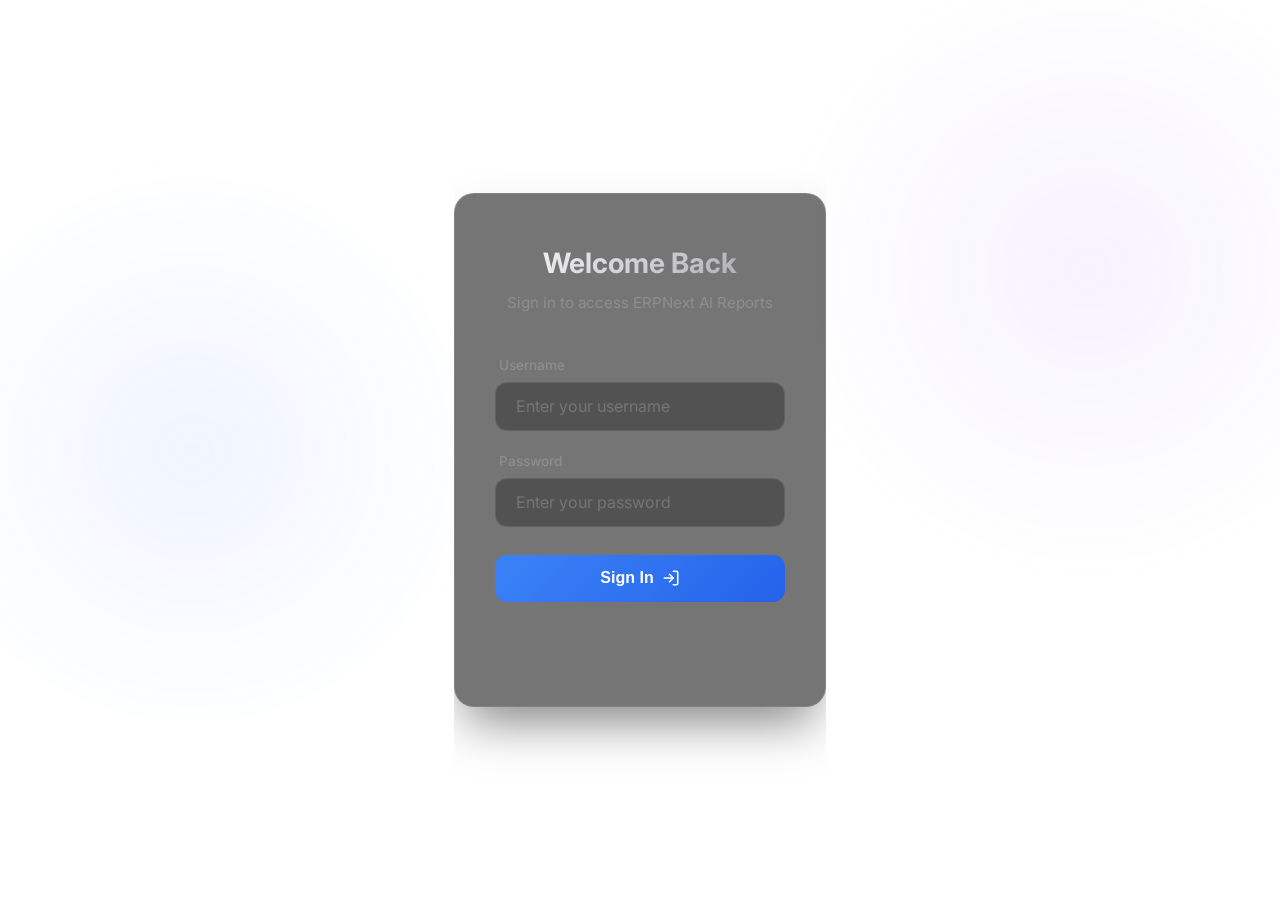
==== static/login.html @ d042c277 "hardcoded login" ====
<!DOCTYPE html>
<html lang="en">

<head>
    <meta charset="UTF-8">
    <meta name="viewport" content="width=device-width, initial-scale=1.0">
    <title>Login - SMB Solutions ERPNext AI Reports</title>
    <link href="https://fonts.googleapis.com/css2?family=Inter:wght@300;400;500;600;700&display=swap" rel="stylesheet">
    <link rel="stylesheet" href="styles.css?v=8">
    <style>
        body,
        html {
            height: 100%;
            margin: 0;
            display: flex;
            align-items: center;
            justify-content: center;
            background-color: var(--bg-color);
            /* Uses variables from styles.css */
            color: var(--text-color);
            font-family: 'Inter', sans-serif;
            overflow: hidden;
        }

        /* Ambient animated background mimicking premium vibe */
        .ambient-bg {
            position: fixed;
            top: 0;
            left: 0;
            right: 0;
            bottom: 0;
            z-index: -1;
            background: radial-gradient(circle at 15% 50%, rgba(59, 130, 246, 0.08), transparent 25%),
                radial-gradient(circle at 85% 30%, rgba(139, 92, 246, 0.08), transparent 25%);
            animation: pulse-bg 15s ease-in-out infinite alternate;
        }

        @keyframes pulse-bg {
            0% {
                transform: scale(1);
                opacity: 0.8;
            }

            100% {
                transform: scale(1.1);
                opacity: 1;
            }
        }

        .login-card {
            background: rgba(26, 26, 26, 0.6);
            backdrop-filter: blur(20px);
            -webkit-backdrop-filter: blur(20px);
            border: 1px solid rgba(255, 255, 255, 0.1);
            border-radius: 20px;
            padding: 3rem 2.5rem;
            width: 100%;
            max-width: 420px;
            box-shadow: 0 25px 50px -12px rgba(0, 0, 0, 0.5);
            transform: translateY(20px);
            opacity: 0;
            animation: slideUpFade 0.6s cubic-bezier(0.16, 1, 0.3, 1) forwards;
        }

        @keyframes slideUpFade {
            to {
                transform: translateY(0);
                opacity: 1;
            }
        }

        .login-header {
            text-align: center;
            margin-bottom: 2.5rem;
        }

        .login-header h1 {
            font-size: 1.75rem;
            font-weight: 700;
            margin-bottom: 0.5rem;
            background: linear-gradient(135deg, #fff 0%, #a1a1aa 100%);
            -webkit-background-clip: text;
            -webkit-text-fill-color: transparent;
        }

        .login-header p {
            color: var(--text-muted);
            font-size: 0.95rem;
        }

        .login-form {
            display: flex;
            flex-direction: column;
            gap: 1.25rem;
        }

        .input-group {
            display: flex;
            flex-direction: column;
            gap: 0.4rem;
        }

        .input-group label {
            font-size: 0.85rem;
            font-weight: 500;
            color: var(--text-muted);
            margin-left: 0.25rem;
        }

        .login-input {
            width: 100%;
            background: rgba(0, 0, 0, 0.3);
            border: 1px solid rgba(255, 255, 255, 0.1);
            color: var(--text-color);
            border-radius: 12px;
            padding: 0.85rem 1.25rem;
            font-size: 1rem;
            font-family: inherit;
            transition: all 0.2s ease;
            box-sizing: border-box;
        }

        .login-input:focus {
            outline: none;
            border-color: rgba(59, 130, 246, 0.5);
            box-shadow: 0 0 0 2px rgba(59, 130, 246, 0.15);
            background: rgba(0, 0, 0, 0.4);
        }

        .login-btn {
            background: linear-gradient(135deg, #3b82f6 0%, #2563eb 100%);
            color: white;
            border: none;
            border-radius: 12px;
            padding: 0.9rem;
            font-size: 1rem;
            font-weight: 600;
            cursor: pointer;
            transition: transform 0.2s cubic-bezier(0.16, 1, 0.3, 1), box-shadow 0.2s ease;
            margin-top: 0.5rem;
            display: flex;
            justify-content: center;
            align-items: center;
            gap: 0.5rem;
        }

        .login-btn:hover {
            transform: translateY(-2px);
            box-shadow: 0 8px 16px -4px rgba(59, 130, 246, 0.4);
        }

        .login-btn:active {
            transform: translateY(0);
        }

        .login-error {
            color: var(--error-color, #ef4444);
            font-size: 0.85rem;
            text-align: center;
            margin-top: 1rem;
            min-height: 20px;
        }
    </style>
</head>

<body>
    <div class="ambient-bg"></div>
    <div class="login-card">
        <div class="login-header">
            <h1>Welcome Back</h1>
            <p>Sign in to access ERPNext AI Reports</p>
        </div>
        <form class="login-form" id="login-form">
            <div class="input-group">
                <label for="username">Username</label>
                <input type="text" id="username" class="login-input" placeholder="Enter your username" required
                    autocomplete="username">
            </div>
            <div class="input-group">
                <label for="password">Password</label>
                <input type="password" id="password" class="login-input" placeholder="Enter your password" required
                    autocomplete="current-password">
            </div>
            <button type="submit" class="login-btn" id="login-btn">
                <span>Sign In</span>
                <svg xmlns="http://www.w3.org/2000/svg" width="18" height="18" viewBox="0 0 24 24" fill="none"
                    stroke="currentColor" stroke-width="2" stroke-linecap="round" stroke-linejoin="round">
                    <path d="M15 3h4a2 2 0 0 1 2 2v14a2 2 0 0 1-2 2h-4" />
                    <polyline points="10 17 15 12 10 7" />
                    <line x1="15" x2="3" y1="12" y2="12" />
                </svg>
            </button>
            <div class="login-error" id="login-error"></div>
        </form>
    </div>

    <script>
        // Use an IIFE or normal script
        if (localStorage.getItem('auth_token')) {
            window.location.href = 'index.html';
        }

        document.getElementById('login-form').addEventListener('submit', async (e) => {
            e.preventDefault();
            const username = document.getElementById('username').value;
            const password = document.getElementById('password').value;
            const errorDiv = document.getElementById('login-error');
            const submitBtn = document.getElementById('login-btn');

            errorDiv.textContent = '';
            submitBtn.disabled = true;
            submitBtn.style.opacity = '0.7';

            try {
                const res = await fetch('/api/login', {
                    method: 'POST',
                    headers: { 'Content-Type': 'application/json' },
                    body: JSON.stringify({ username, password })
                });

                if (res.ok) {
                    const data = await res.json();
                    localStorage.setItem('auth_token', data.token);

                    submitBtn.innerHTML = '<span>Success!</span>';
                    submitBtn.style.background = 'linear-gradient(135deg, #10b981 0%, #059669 100%)';
                    setTimeout(() => {
                        window.location.href = 'index.html';
                    }, 500);
                } else {
                    const error = await res.json();
                    errorDiv.textContent = error.detail || 'Invalid credentials';
                    submitBtn.disabled = false;
                    submitBtn.style.opacity = '1';
                }
            } catch (err) {
                errorDiv.textContent = 'Network error. Please try again.';
                submitBtn.disabled = false;
                submitBtn.style.opacity = '1';
            }
        });
    </script>
</body>

</html>
---- static/styles.css ----
/* Base Variables & Theming (ChatGPT/Gemini Style) */
:root {
    --bg-color-dark: #212121;
    /* Main chat area */
    --bg-color-surface: #171717;
    /* Sidebar */
    --bg-message-user: #2f2f2f;
    /* User bubble */
    --bg-message-ai: transparent;

    --text-primary: #ececec;
    --text-secondary: #b4b4b4;
    --text-muted: #8e8e8e;

    --border-color: #424242;
    /* Soft borders */
    --border-highlight: #565656;

    --error-color: #ef4444;
    --success-color: #10b981;
    --primary-color: #10a37f;
    /* ChatGPT Green */
}

* {
    margin: 0;
    padding: 0;
    box-sizing: border-box;
}

body {
    font-family: 'Inter', -apple-system, BlinkMacSystemFont, "Segoe UI", Roboto, Helvetica, Arial, sans-serif;
    background-color: var(--bg-color-dark);
    color: var(--text-primary);
    height: 100vh;
    overflow: hidden;
    line-height: 1.5;
    display: flex;
    /* Sidebar and main side by side */
    flex-direction: row;
}

/* Layout Container */
.app-container {
    flex: 1;
    height: 100%;
    display: flex;
    flex-direction: column;
    position: relative;
    background: var(--bg-color-dark);
}

/* Results Area (Scrollable History) */
.results-area {
    flex-grow: 1;
    overflow-y: auto;
    padding: 0 1rem 160px 1rem;
    /* Extra padding at bottom for absolute prompt bar */
    display: flex;
    flex-direction: column;
    align-items: center;
    scroll-behavior: smooth;
}

.welcome-header {
    text-align: center;
    margin-bottom: 2rem;
    color: var(--text-primary);
    animation: fadeIn 0.5s ease-out;
}

.welcome-header h1 {
    font-size: 2.25rem;
    font-weight: 600;
    margin-bottom: 0.5rem;
}

.welcome-header p {
    color: var(--text-secondary);
    font-size: 1rem;
}

/* Prompt Area (Fixed or Centered) */
.prompt-area {
    width: 100%;
    max-width: 800px;
    padding: 1rem;
    margin: 0 auto;
    position: absolute;
    bottom: 0;
    left: 50%;
    transform: translateX(-50%);
    transition: all 0.4s cubic-bezier(0.2, 0.8, 0.2, 1);
    z-index: 10;
    background: linear-gradient(180deg, transparent, var(--bg-color-dark) 20%);
    padding-top: 2rem;
}

.prompt-area.prompt-centered {
    top: 40%;
    bottom: auto;
    transform: translate(-50%, -50%);
    background: transparent;
    padding-top: 1rem;
}

.prompt-form {
    width: 100%;
    display: flex;
    flex-direction: column;
    gap: 0.5rem;
    align-items: center;
}

.input-wrapper {
    width: 100%;
    position: relative;
    background: var(--bg-message-user);
    border: 1px solid var(--border-color);
    border-radius: 26px;
    padding: 0.75rem 3.5rem 0.75rem 1.25rem;
    box-shadow: 0 0 15px rgba(0, 0, 0, 0.1);
    transition: border-color 0.2s;
}

.input-wrapper:focus-within {
    border-color: var(--border-highlight);
}

textarea {
    width: 100%;
    background: transparent;
    border: none;
    color: var(--text-primary);
    font-family: inherit;
    font-size: 1rem;
    resize: none;
    outline: none;
    max-height: 200px;
    min-height: 24px;
    line-height: 1.5;
    overflow-y: auto;
}

textarea::placeholder {
    color: var(--text-muted);
}

.send-btn {
    position: absolute;
    right: 0.5rem;
    bottom: 0.5rem;
    width: 32px;
    height: 32px;
    border-radius: 50%;
    background: var(--text-primary);
    color: var(--bg-color-dark);
    border: none;
    display: flex;
    justify-content: center;
    align-items: center;
    cursor: pointer;
    transition: all 0.2s;
}

.send-btn:hover:not(:disabled) {
    background: #fff;
    transform: scale(1.05);
}

.send-btn:disabled {
    background: var(--border-highlight);
    color: var(--text-muted);
    cursor: not-allowed;
}

.send-btn svg {
    margin-right: 2px;
    margin-top: 2px;
}

.disclaimer {
    font-size: 0.75rem;
    color: var(--text-muted);
    text-align: center;
}

/* Chat Messages */
.message {
    width: 100%;
    max-width: 850px;
    display: flex;
    gap: 1.5rem;
    padding: 1.5rem 1rem;
    animation: fadeIn 0.3s ease-in;
}

.user-message {
    justify-content: flex-end;
}

.user-message .message-content {
    background: var(--bg-message-user);
    padding: 1rem 1.5rem;
    border-radius: 1.5rem;
    max-width: 80%;
    word-break: break-word;
    font-size: 1rem;
}

.user-message .avatar {
    display: none;
    /* Hide avatar for user to match ChatGPT */
}

/* AI Message */
.ai-message {
    background: var(--bg-message-ai);
}

.avatar {
    flex-shrink: 0;
    width: 30px;
    height: 30px;
    border-radius: 50%;
    display: flex;
    justify-content: center;
    align-items: center;
    font-weight: 600;
    font-size: 0.8rem;
}

.ai-avatar {
    background: var(--primary-color);
    color: white;
}

.w-full {
    width: 100%;
    min-width: 0;
    /* Prevent overflow */
}

/* Results Content */
.section-header {
    display: flex;
    justify-content: space-between;
    align-items: center;
    margin-bottom: 0.75rem;
    padding: 0 0.5rem;
}

.section-title {
    font-size: 0.85rem;
    font-weight: 600;
    color: var(--text-color);
}

.header-actions {
    display: flex;
    align-items: center;
    gap: 0.75rem;
}

.export-btn {
    background: transparent;
    border: none;
    color: var(--text-muted);
    cursor: pointer;
    padding: 0.25rem;
    display: flex;
    align-items: center;
    justify-content: center;
    transition: color 0.2s ease;
    border-radius: 4px;
}

.export-btn:hover {
    color: var(--text-color);
    background: rgba(255, 255, 255, 0.1);
}

.export-btn svg {
    width: 16px;
    height: 16px;
}

.row-count {
    background: var(--bg-color-surface);
    color: var(--text-primary);
    padding: 0.2rem 0.5rem;
    border-radius: 12px;
    font-size: 0.75rem;
    border: 1px solid var(--border-color);
    box-shadow: 0 4px 6px -1px var(--border-color);
}

/* Delete Report Button */
.delete-report-btn {
    position: absolute;
    top: 8px;
    right: 8px;
    background: transparent;
    border: none;
    color: var(--text-muted);
    font-size: 1.2rem;
    cursor: pointer;
    line-height: 1;
    padding: 2px 6px;
    border-radius: 4px;
    transition: all 0.2s ease;
}

.delete-report-btn:hover {
    color: var(--error-color);
    background: rgba(239, 68, 68, 0.1);
}

.icon-btn {
    background: transparent;
    border: none;
    color: var(--text-muted);
    cursor: pointer;
    padding: 0.25rem;
    border-radius: 4px;
    transition: color 0.2s;
    display: flex;
    align-items: center;
    justify-content: center;
}

.icon-btn:hover {
    color: var(--text-primary);
}

/* Code Blocks */
pre {
    background: #000;
    padding: 1rem;
    border-radius: 8px;
    overflow-x: auto;
    border: 1px solid var(--border-color);
    margin-bottom: 1rem;
}

code {
    font-family: 'Consolas', 'Monaco', 'Courier New', monospace;
    font-size: 0.85rem;
    color: #e2e8f0;
}

.mt-4 {
    margin-top: 1.5rem;
}

/* Table Design */
.table-wrapper {
    overflow-x: auto;
    overflow-y: auto;
    max-height: 500px;
    border-radius: 8px;
    border: 1px solid var(--border-color);
    background: var(--bg-color-surface);
}

.data-table {
    width: 100%;
    border-collapse: collapse;
    text-align: left;
    white-space: nowrap;
    font-size: 0.85rem;
}

.data-thead th {
    background: rgba(0, 0, 0, 0.2);
    color: var(--text-secondary);
    font-weight: 500;
    padding: 0.75rem 1rem;
    border-bottom: 1px solid var(--border-color);
}

.data-tbody td {
    padding: 0.75rem 1rem;
    border-bottom: 1px solid var(--border-color);
    color: var(--text-primary);
}

.data-tbody tr:last-child td {
    border-bottom: none;
}

.data-tbody tr:hover {
    background: rgba(255, 255, 255, 0.02);
}

/* Collapsible Data Section */
.collapsible-header {
    cursor: pointer;
    user-select: none;
}

.section-title-group {
    display: flex;
    align-items: center;
    gap: 0.5rem;
}

.collapse-toggle-btn {
    background: transparent;
    border: none;
    color: var(--text-muted);
    cursor: pointer;
    padding: 0.25rem;
    display: flex;
    align-items: center;
    justify-content: center;
    border-radius: 4px;
    transition: all 0.3s ease;
}

.collapse-toggle-btn:hover {
    color: var(--text-primary);
    background: rgba(255, 255, 255, 0.08);
}

.chevron-icon {
    transition: transform 0.3s cubic-bezier(0.4, 0, 0.2, 1);
}

.collapse-toggle-btn.collapsed .chevron-icon {
    transform: rotate(-90deg);
}

.collapsible-body {
    overflow: hidden;
    max-height: 5000px;
    transition: max-height 0.4s cubic-bezier(0.4, 0, 0.2, 1),
        opacity 0.3s ease,
        padding 0.3s ease;
    opacity: 1;
}

.collapsible-body.collapsed {
    max-height: 0;
    opacity: 0;
    padding: 0;
}

/* Loading Spinner */
.spinner {
    width: 16px;
    height: 16px;
    border: 2px solid rgba(0, 0, 0, 0.2);
    border-radius: 50%;
    border-top-color: var(--bg-color-dark);
    animation: spin 1s linear infinite;
}

@keyframes spin {
    to {
        transform: rotate(360deg);
    }
}

/* Error Toast */
.error-toast {
    margin-top: 1rem;
    padding: 0.75rem;
    background: rgba(239, 68, 68, 0.1);
    border: 1px solid rgba(239, 68, 68, 0.2);
    color: #fca5a5;
    border-radius: 6px;
    font-size: 0.85rem;
}

.hidden {
    display: none !important;
}

@keyframes fadeIn {
    from {
        opacity: 0;
        transform: translateY(10px);
    }

    to {
        opacity: 1;
        transform: translateY(0);
    }
}

/* Custom Scrollbar */
::-webkit-scrollbar {
    width: 6px;
    height: 6px;
}

::-webkit-scrollbar-track {
    background: transparent;
}

::-webkit-scrollbar-thumb {
    background: var(--border-color);
    border-radius: 3px;
}

::-webkit-scrollbar-thumb:hover {
    background: var(--border-highlight);
}

/* Sidebar Styles */
.sidebar-overlay {
    position: fixed;
    top: 0;
    left: 0;
    width: 100vw;
    height: 100vh;
    background: rgba(0, 0, 0, 0.5);
    z-index: 40;
    display: none;
}

.sidebar {
    width: 260px;
    height: 100vh;
    background: var(--bg-color-surface);
    flex-shrink: 0;
    display: flex;
    flex-direction: column;
    transition: margin-left 0.3s ease;
    overflow-y: auto;
}

.sidebar.collapsed {
    margin-left: -260px;
}

/* On mobile, convert sidebar to overlay */
@media (max-width: 768px) {
    .open-sidebar-btn {
        display: flex !important;
    }

    .sidebar {
        position: fixed;
        top: 0;
        left: -260px;
        height: 100vh;
        height: 100dvh;
        z-index: 50;
        transition: left 0.3s ease;
        margin-left: 0 !important;
    }

    .sidebar.open {
        left: 0;
    }

    .sidebar.collapsed {
        margin-left: 0;
    }

    .sidebar-overlay.active {
        display: block;
    }

    .welcome-header h1 {
        font-size: 1.5rem;
    }

    .welcome-header p {
        font-size: 0.85rem;
    }

    .message {
        gap: 0.75rem;
        padding: 1rem 0.5rem;
    }

    .user-message .message-content {
        max-width: 90%;
        padding: 0.75rem 1rem;
    }

    .prompt-area {
        max-width: 100%;
        padding: 0.75rem;
        padding-top: 1.5rem;
    }

    .prompt-area.prompt-centered {
        top: 35%;
        padding: 1rem;
    }

    .input-wrapper {
        padding: 0.6rem 3rem 0.6rem 1rem;
    }

    .section-header {
        flex-wrap: wrap;
        gap: 0.5rem;
    }

    .header-actions {
        gap: 0.5rem;
    }

    .data-table {
        font-size: 0.75rem;
    }

    .data-thead th,
    .data-tbody td {
        padding: 0.5rem 0.6rem;
    }

    .results-area {
        padding: 0 0.5rem 160px 0.5rem;
    }

    .sql-section pre {
        font-size: 0.75rem;
        padding: 0.75rem;
    }

    .collapsible-header {
        padding: 0 0.25rem;
    }
}

/* Extra small devices */
@media (max-width: 480px) {
    .welcome-header h1 {
        font-size: 1.25rem;
    }

    .welcome-header p {
        font-size: 0.8rem;
    }

    .message {
        gap: 0.5rem;
        padding: 0.75rem 0.25rem;
    }

    .avatar {
        width: 24px;
        height: 24px;
        font-size: 0.7rem;
    }

    .ai-avatar svg {
        width: 14px;
        height: 14px;
    }

    .user-message .message-content {
        max-width: 95%;
        font-size: 0.9rem;
    }

    .prompt-area {
        padding: 0.5rem;
        padding-top: 1rem;
    }

    .input-wrapper {
        border-radius: 20px;
        padding: 0.5rem 2.75rem 0.5rem 0.85rem;
    }

    textarea {
        font-size: 0.9rem;
    }

    .send-btn {
        width: 28px;
        height: 28px;
        right: 0.4rem;
        bottom: 0.4rem;
    }

    .section-header {
        padding: 0 0.25rem;
    }

    .section-title {
        font-size: 0.8rem;
    }

    .row-count {
        font-size: 0.65rem;
        padding: 0.15rem 0.4rem;
    }

    .data-table {
        font-size: 0.7rem;
    }

    .data-thead th,
    .data-tbody td {
        padding: 0.4rem 0.5rem;
    }

    .table-wrapper {
        max-height: 350px;
    }

    .disclaimer {
        font-size: 0.65rem;
    }

    .saved-report-item {
        padding: 0.75rem;
    }

    .saved-report-item h4 {
        font-size: 0.85rem;
    }

    .modal-box {
        width: 95%;
        padding: 1.25rem;
    }
}

.sidebar-header {
    padding: 1.5rem 1rem;
    border-bottom: 1px solid var(--border-color);
    display: flex;
    justify-content: space-between;
    align-items: center;
}

.sidebar-header h2 {
    font-size: 1.1rem;
    font-weight: 600;
}

.close-sidebar-btn {
    background: none;
    border: none;
    color: var(--text-muted);
    font-size: 1.5rem;
    cursor: pointer;
    transition: color 0.2s;
}

.close-sidebar-btn:hover {
    color: var(--text-primary);
}

.open-sidebar-btn {
    position: absolute;
    top: 1rem;
    left: 1rem;
    background: var(--bg-color-surface);
    border: 1px solid var(--border-color);
    border-radius: 8px;
    padding: 0.5rem;
    color: var(--text-primary);
    cursor: pointer;
    z-index: 20;
    display: none;
    /* Hidden by default on desktop if the sidebar is open */
    align-items: center;
    justify-content: center;
    transition: background 0.2s;
}

/* Only show the button when the sidebar is collapsed on desktop */
body:has(.sidebar.collapsed) .open-sidebar-btn {
    display: flex;
}

.open-sidebar-btn:hover {
    background: var(--border-highlight);
}

.saved-reports-list {
    flex-grow: 1;
    overflow-y: auto;
    padding: 1rem;
    display: flex;
    flex-direction: column;
    gap: 0.75rem;
}

/* New Chat Button */
.sidebar-new-chat {
    padding: 0.75rem 1rem;
    border-bottom: 1px solid var(--border-color);
}

.new-chat-btn {
    width: 100%;
    display: flex;
    align-items: center;
    justify-content: center;
    gap: 0.5rem;
    padding: 0.6rem 1rem;
    background: transparent;
    border: 1px solid var(--border-color);
    border-radius: 8px;
    color: var(--text-primary);
    font-family: inherit;
    font-size: 0.85rem;
    font-weight: 500;
    cursor: pointer;
    transition: all 0.2s ease;
}

.new-chat-btn:hover {
    background: rgba(255, 255, 255, 0.08);
    border-color: var(--border-highlight);
}

.saved-report-item {
    background: var(--bg-color-dark);
    border: 1px solid var(--border-color);
    border-radius: 8px;
    padding: 1rem;
    cursor: pointer;
    transition: all 0.2s;
}

.saved-report-item:hover {
    border-color: var(--border-highlight);
    background: rgba(255, 255, 255, 0.05);
}

.saved-report-item h4 {
    font-size: 0.95rem;
    margin-bottom: 0.25rem;
    color: var(--text-primary);
}

.saved-report-item p {
    font-size: 0.75rem;
    color: var(--text-muted);
    display: -webkit-box;
    -webkit-line-clamp: 2;
    line-clamp: 2;
    -webkit-box-orient: vertical;
    overflow: hidden;
}

.saved-report-item .date {
    font-size: 0.7rem;
    color: var(--text-secondary);
    margin-top: 0.5rem;
    text-align: right;
}

.save-report-btn {
    background: transparent;
    border: none;
    color: var(--text-muted);
    cursor: pointer;
    padding: 0.25rem;
    display: flex;
    align-items: center;
    justify-content: center;
    transition: color 0.2s ease;
    border-radius: 4px;
}

.save-report-btn:hover {
    color: var(--success-color);
    background: rgba(16, 185, 129, 0.1);
}

/* Modal Styles */
.modal-backdrop {
    position: fixed;
    top: 0;
    left: 0;
    width: 100%;
    height: 100%;
    background: rgba(0, 0, 0, 0.5);
    backdrop-filter: blur(4px);
    z-index: 2000;
    display: flex;
    justify-content: center;
    align-items: center;
    opacity: 1;
    transition: opacity 0.2s ease;
}

.modal-backdrop.hidden {
    opacity: 0;
    pointer-events: none;
}

.modal-box {
    position: fixed;
    top: 50%;
    left: 50%;
    transform: translate(-50%, -50%) scale(1);
    background: var(--bg-surface);
    border: 1px solid var(--border-color);
    border-radius: 12px;
    padding: 1.5rem;
    width: 90%;
    max-width: 400px;
    z-index: 2001;
    box-shadow: 0 20px 25px -5px rgba(0, 0, 0, 0.1), 0 10px 10px -5px rgba(0, 0, 0, 0.04);
    opacity: 1;
    transition: all 0.2s cubic-bezier(0.16, 1, 0.3, 1);
}

.modal-box.hidden {
    opacity: 0;
    transform: translate(-50%, -45%) scale(0.95);
    pointer-events: none;
}

.modal-box h3 {
    margin: 0 0 0.5rem 0;
    font-size: 1.25rem;
    color: var(--text-primary);
}

.modal-box p {
    margin: 0 0 1.25rem 0;
    font-size: 0.9rem;
    color: var(--text-secondary);
}

.modal-input {
    width: 100%;
    padding: 0.75rem;
    background: var(--bg-main);
    border: 1px solid var(--border-color);
    border-radius: 6px;
    color: var(--text-primary);
    font-size: 0.95rem;
    margin-bottom: 1.25rem;
    outline: none;
    transition: border-color 0.2s;
}

.modal-input:focus {
    border-color: var(--primary-color);
}

.modal-actions {
    display: flex;
    justify-content: flex-end;
    gap: 0.75rem;
}

.modal-actions button {
    padding: 0.5rem 1rem;
    border-radius: 6px;
    font-size: 0.9rem;
    font-weight: 500;
    cursor: pointer;
    border: none;
    transition: all 0.2s;
}

.btn-secondary {
    background: transparent;
    border: 1px solid var(--border-color);
    color: var(--text-primary);
}

.btn-secondary:hover {
    background: var(--bg-main);
}

.btn-danger {
    background: var(--error-color);
    color: white;
}

.btn-danger:hover {
    filter: brightness(1.1);
}

.btn-primary {
    background: var(--primary-color);
    color: white;
}

.btn-primary:hover {
    filter: brightness(1.1);
}

/* Token Usage Panel */
.token-usage-panel {
    padding: 1rem;
    border-top: 1px solid var(--border-color);
    background: linear-gradient(180deg, transparent, rgba(16, 163, 127, 0.04));
    flex-shrink: 0;
}

.token-usage-header {
    display: flex;
    align-items: center;
    gap: 0.5rem;
    font-size: 0.75rem;
    font-weight: 600;
    color: var(--text-secondary);
    text-transform: uppercase;
    letter-spacing: 0.05em;
    margin-bottom: 0.75rem;
}

.token-usage-header svg {
    color: var(--primary-color);
}

.token-stats-grid {
    display: grid;
    grid-template-columns: 1fr 1fr;
    gap: 0.5rem;
    margin-bottom: 0.5rem;
}

.token-stat {
    background: rgba(255, 255, 255, 0.03);
    border: 1px solid var(--border-color);
    border-radius: 8px;
    padding: 0.6rem 0.75rem;
    display: flex;
    flex-direction: column;
    gap: 0.15rem;
}

.token-stat-value {
    font-size: 1.1rem;
    font-weight: 700;
    color: var(--text-primary);
    font-variant-numeric: tabular-nums;
    line-height: 1.2;
}

.token-stat-label {
    font-size: 0.7rem;
    color: var(--text-muted);
    font-weight: 400;
}

.token-per-request {
    padding: 0.35rem 0;
    margin-bottom: 0.5rem;
}

.token-per-request strong {
    color: var(--primary-color);
    font-weight: 600;
}

.token-reset-btn {
    width: 100%;
    display: flex;
    align-items: center;
    justify-content: center;
    gap: 0.35rem;
    padding: 0.4rem 0.75rem;
    background: transparent;
    border: 1px solid var(--border-color);
    border-radius: 6px;
    color: var(--text-muted);
    font-family: inherit;
    font-size: 0.7rem;
    font-weight: 500;
    cursor: pointer;
    transition: all 0.2s ease;
}

.token-reset-btn:hover {
    color: var(--text-primary);
    border-color: var(--border-highlight);
    background: rgba(255, 255, 255, 0.05);
}

/* Mobile adjustments for token panel */
@media (max-width: 480px) {
    .token-usage-panel {
        padding: 0.75rem;
    }

    .token-stat-value {
        font-size: 0.95rem;
    }
}
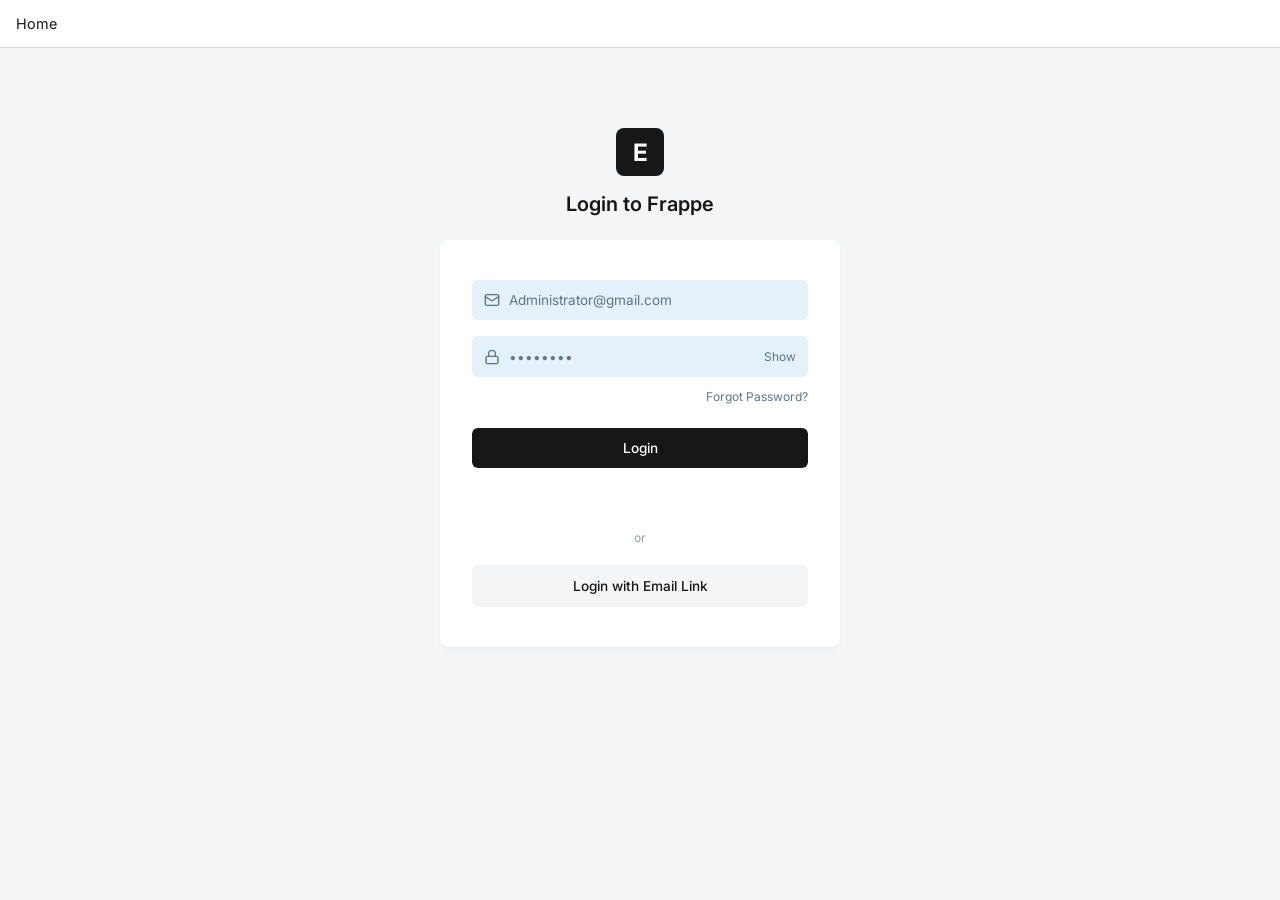
==== commit 3b33c65a: "ERPNEXT based dynamic login , erp users can used their creds to login" ====
--- a/static/login.html
+++ b/static/login.html
@@ -4,193 +4,270 @@
 <head>
     <meta charset="UTF-8">
     <meta name="viewport" content="width=device-width, initial-scale=1.0">
-    <title>Login - SMB Solutions ERPNext AI Reports</title>
-    <link href="https://fonts.googleapis.com/css2?family=Inter:wght@300;400;500;600;700&display=swap" rel="stylesheet">
-    <link rel="stylesheet" href="styles.css?v=8">
+    <title>Login - ERPNext AI Reports</title>
+    <!-- Use standard Frappe/ERPNext-like stack font: Inter -->
+    <link href="https://fonts.googleapis.com/css2?family=Inter:wght@400;500;600&display=swap" rel="stylesheet">
     <style>
-        body,
-        html {
-            height: 100%;
+        :root {
+            --bg-body: #f4f5f6;
+            --bg-card: #ffffff;
+            --text-heading: #171717;
+            --text-body: #171717;
+            --text-muted: #8d99a6;
+            --border-color: #d1d8dd;
+            --input-bg: #f4f5f6;
+            --input-bg-focus: #ebeef0;
+            --btn-dark: #171717;
+            --btn-light: #f4f5f6;
+            --btn-light-hover: #ebeef0;
+            --brand-blue: #0070bc;
+            --focus-ring: rgba(119, 178, 222, 0.5);
+            /* Frappe's blueish outline */
+            --error-color: #e35a51;
+        }
+
+        body {
             margin: 0;
-            display: flex;
-            align-items: center;
+            padding: 0;
+            background-color: var(--bg-body);
+            font-family: 'Inter', -apple-system, BlinkMacSystemFont, "Segoe UI", Roboto, Arial, sans-serif;
+            display: flex;
+            flex-direction: column;
+            align-items: center;
+            min-height: 100vh;
+        }
+
+        .header-nav {
+            width: 100%;
+            height: 48px;
+            background: #ffffff;
+            border-bottom: 1px solid var(--border-color);
+            display: flex;
+            align-items: center;
+            padding: 0 1rem;
+            box-sizing: border-box;
+        }
+
+        .header-nav span {
+            font-size: 0.9rem;
+            color: var(--text-body);
+            font-weight: 400;
+        }
+
+        .login-wrapper {
+            margin-top: 5rem;
+            display: flex;
+            flex-direction: column;
+            align-items: center;
+            width: 100%;
+            max-width: 400px;
+        }
+
+        .logo-box {
+            width: 48px;
+            height: 48px;
+            background-color: var(--btn-dark);
+            color: white;
+            border-radius: 8px;
+            display: flex;
             justify-content: center;
-            background-color: var(--bg-color);
-            /* Uses variables from styles.css */
-            color: var(--text-color);
-            font-family: 'Inter', sans-serif;
-            overflow: hidden;
-        }
-
-        /* Ambient animated background mimicking premium vibe */
-        .ambient-bg {
-            position: fixed;
-            top: 0;
-            left: 0;
-            right: 0;
-            bottom: 0;
-            z-index: -1;
-            background: radial-gradient(circle at 15% 50%, rgba(59, 130, 246, 0.08), transparent 25%),
-                radial-gradient(circle at 85% 30%, rgba(139, 92, 246, 0.08), transparent 25%);
-            animation: pulse-bg 15s ease-in-out infinite alternate;
-        }
-
-        @keyframes pulse-bg {
-            0% {
-                transform: scale(1);
-                opacity: 0.8;
-            }
-
-            100% {
-                transform: scale(1.1);
-                opacity: 1;
-            }
+            align-items: center;
+            margin-bottom: 1rem;
+            font-size: 1.5rem;
+            font-weight: 700;
+            letter-spacing: -0.5px;
+        }
+
+        h1 {
+            font-size: 1.25rem;
+            font-weight: 600;
+            color: var(--text-heading);
+            margin: 0 0 1.5rem 0;
         }
 
         .login-card {
-            background: rgba(26, 26, 26, 0.6);
-            backdrop-filter: blur(20px);
-            -webkit-backdrop-filter: blur(20px);
-            border: 1px solid rgba(255, 255, 255, 0.1);
-            border-radius: 20px;
-            padding: 3rem 2.5rem;
-            width: 100%;
-            max-width: 420px;
-            box-shadow: 0 25px 50px -12px rgba(0, 0, 0, 0.5);
-            transform: translateY(20px);
-            opacity: 0;
-            animation: slideUpFade 0.6s cubic-bezier(0.16, 1, 0.3, 1) forwards;
-        }
-
-        @keyframes slideUpFade {
-            to {
-                transform: translateY(0);
-                opacity: 1;
-            }
-        }
-
-        .login-header {
-            text-align: center;
-            margin-bottom: 2.5rem;
-        }
-
-        .login-header h1 {
-            font-size: 1.75rem;
-            font-weight: 700;
-            margin-bottom: 0.5rem;
-            background: linear-gradient(135deg, #fff 0%, #a1a1aa 100%);
-            -webkit-background-clip: text;
-            -webkit-text-fill-color: transparent;
-        }
-
-        .login-header p {
-            color: var(--text-muted);
-            font-size: 0.95rem;
-        }
-
-        .login-form {
+            background: var(--bg-card);
+            border-radius: 8px;
+            width: 100%;
+            padding: 2.5rem 2rem;
+            box-sizing: border-box;
+            box-shadow: 0 4px 6px rgba(0, 0, 0, 0.02), 0 1px 3px rgba(0, 0, 0, 0.03);
             display: flex;
             flex-direction: column;
-            gap: 1.25rem;
+            gap: 1rem;
         }
 
         .input-group {
-            display: flex;
-            flex-direction: column;
-            gap: 0.4rem;
-        }
-
-        .input-group label {
+            position: relative;
+            width: 100%;
+            display: flex;
+            align-items: center;
+        }
+
+        /* Match the light blue input boxes from Frappe */
+        .frappe-input {
+            width: 100%;
+            border: 1px solid transparent;
+            /* Frappe typically uses light bg and no border until focus */
+            background-color: #e5f1fa;
+            /* Similar to the screenshot */
+            color: var(--text-body);
+            font-size: 0.85rem;
+            font-family: inherit;
+            padding: 0.7rem 1rem 0.7rem 2.25rem;
+            /* Space for icon */
+            border-radius: 6px;
+            transition: all 0.2s;
+            box-sizing: border-box;
+            outline: none;
+        }
+
+        .frappe-input:focus {
+            background-color: #ffffff;
+            border-color: #92c4e7;
+            box-shadow: 0 0 0 3px var(--focus-ring);
+        }
+
+        .frappe-input::placeholder {
+            color: #5d7589;
+        }
+
+        .input-icon {
+            position: absolute;
+            left: 0.75rem;
+            color: #5d7589;
+            display: flex;
+            align-items: center;
+            pointer-events: none;
+        }
+
+        .input-icon svg {
+            width: 16px;
+            height: 16px;
+        }
+
+        .show-pwd {
+            position: absolute;
+            right: 0.75rem;
+            font-size: 0.75rem;
+            color: #5d7589;
+            cursor: pointer;
+            user-select: none;
+        }
+
+        .forgot-pwd {
+            text-align: right;
+            font-size: 0.75rem;
+            color: #5d7589;
+            margin-top: -0.25rem;
+            cursor: pointer;
+        }
+
+        .btn {
+            width: 100%;
+            padding: 0.75rem;
+            border-radius: 6px;
             font-size: 0.85rem;
             font-weight: 500;
+            border: none;
+            cursor: pointer;
+            transition: background 0.2s;
+            display: flex;
+            justify-content: center;
+            align-items: center;
+            font-family: inherit;
+        }
+
+        .btn-black {
+            background-color: var(--btn-dark);
+            color: white;
+            margin-top: 0.5rem;
+        }
+
+        .btn-black:hover {
+            opacity: 0.9;
+        }
+
+        .btn-black:disabled {
+            opacity: 0.5;
+            cursor: not-allowed;
+        }
+
+        .divider {
+            text-align: center;
+            font-size: 0.75rem;
             color: var(--text-muted);
-            margin-left: 0.25rem;
-        }
-
-        .login-input {
-            width: 100%;
-            background: rgba(0, 0, 0, 0.3);
-            border: 1px solid rgba(255, 255, 255, 0.1);
-            color: var(--text-color);
-            border-radius: 12px;
-            padding: 0.85rem 1.25rem;
-            font-size: 1rem;
-            font-family: inherit;
-            transition: all 0.2s ease;
-            box-sizing: border-box;
-        }
-
-        .login-input:focus {
-            outline: none;
-            border-color: rgba(59, 130, 246, 0.5);
-            box-shadow: 0 0 0 2px rgba(59, 130, 246, 0.15);
-            background: rgba(0, 0, 0, 0.4);
-        }
-
-        .login-btn {
-            background: linear-gradient(135deg, #3b82f6 0%, #2563eb 100%);
-            color: white;
-            border: none;
-            border-radius: 12px;
-            padding: 0.9rem;
-            font-size: 1rem;
-            font-weight: 600;
-            cursor: pointer;
-            transition: transform 0.2s cubic-bezier(0.16, 1, 0.3, 1), box-shadow 0.2s ease;
+            margin: 0.25rem 0;
+            position: relative;
+        }
+
+        .btn-email {
+            background-color: var(--btn-light);
+            color: var(--text-body);
+            border: 1px solid transparent;
+        }
+
+        .btn-email:hover {
+            background-color: var(--btn-light-hover);
+        }
+
+        .error-msg {
+            color: var(--error-color);
+            font-size: 0.8rem;
+            text-align: center;
             margin-top: 0.5rem;
-            display: flex;
-            justify-content: center;
-            align-items: center;
-            gap: 0.5rem;
-        }
-
-        .login-btn:hover {
-            transform: translateY(-2px);
-            box-shadow: 0 8px 16px -4px rgba(59, 130, 246, 0.4);
-        }
-
-        .login-btn:active {
-            transform: translateY(0);
-        }
-
-        .login-error {
-            color: var(--error-color, #ef4444);
-            font-size: 0.85rem;
-            text-align: center;
-            margin-top: 1rem;
-            min-height: 20px;
+            min-height: 18px;
         }
     </style>
 </head>
 
 <body>
-    <div class="ambient-bg"></div>
-    <div class="login-card">
-        <div class="login-header">
-            <h1>Welcome Back</h1>
-            <p>Sign in to access ERPNext AI Reports</p>
-        </div>
-        <form class="login-form" id="login-form">
+    <div class="header-nav">
+        <span>Home</span>
+    </div>
+
+    <div class="login-wrapper">
+        <div class="logo-box">E</div>
+        <h1>Login to Frappe</h1>
+
+        <form class="login-card" id="login-form">
             <div class="input-group">
-                <label for="username">Username</label>
-                <input type="text" id="username" class="login-input" placeholder="Enter your username" required
+                <span class="input-icon">
+                    <svg xmlns="http://www.w3.org/2000/svg" viewBox="0 0 24 24" fill="none" stroke="currentColor"
+                        stroke-width="2" stroke-linecap="round" stroke-linejoin="round">
+                        <rect width="20" height="16" x="2" y="4" rx="2" />
+                        <path d="m22 7-8.97 5.7a1.94 1.94 0 0 1-2.06 0L2 7" />
+                    </svg>
+                </span>
+                <input type="text" id="username" class="frappe-input" placeholder="Administrator@gmail.com" required
                     autocomplete="username">
             </div>
+
             <div class="input-group">
-                <label for="password">Password</label>
-                <input type="password" id="password" class="login-input" placeholder="Enter your password" required
+                <span class="input-icon">
+                    <svg xmlns="http://www.w3.org/2000/svg" viewBox="0 0 24 24" fill="none" stroke="currentColor"
+                        stroke-width="2" stroke-linecap="round" stroke-linejoin="round">
+                        <rect width="18" height="11" x="3" y="11" rx="2" ry="2" />
+                        <path d="M7 11V7a5 5 0 0 1 10 0v4" />
+                    </svg>
+                </span>
+                <input type="password" id="password" class="frappe-input" placeholder="••••••••" required
                     autocomplete="current-password">
+                <span class="show-pwd" id="toggle-pwd">Show</span>
             </div>
-            <button type="submit" class="login-btn" id="login-btn">
-                <span>Sign In</span>
-                <svg xmlns="http://www.w3.org/2000/svg" width="18" height="18" viewBox="0 0 24 24" fill="none"
-                    stroke="currentColor" stroke-width="2" stroke-linecap="round" stroke-linejoin="round">
-                    <path d="M15 3h4a2 2 0 0 1 2 2v14a2 2 0 0 1-2 2h-4" />
-                    <polyline points="10 17 15 12 10 7" />
-                    <line x1="15" x2="3" y1="12" y2="12" />
-                </svg>
+
+            <div class="forgot-pwd">Forgot Password?</div>
+
+            <button type="submit" class="btn btn-black" id="login-btn">
+                Login
             </button>
-            <div class="login-error" id="login-error"></div>
+            <div class="error-msg" id="login-error"></div>
+
+            <div class="divider">or</div>
+
+            <button type="button" class="btn btn-email">
+                Login with Email Link
+            </button>
         </form>
     </div>
 
@@ -200,16 +277,29 @@
             window.location.href = 'index.html';
         }
 
+        const togglePwd = document.getElementById('toggle-pwd');
+        const pwdInput = document.getElementById('password');
+
+        togglePwd.addEventListener('click', () => {
+            if (pwdInput.type === 'password') {
+                pwdInput.type = 'text';
+                togglePwd.textContent = 'Hide';
+            } else {
+                pwdInput.type = 'password';
+                togglePwd.textContent = 'Show';
+            }
+        });
+
         document.getElementById('login-form').addEventListener('submit', async (e) => {
             e.preventDefault();
             const username = document.getElementById('username').value;
-            const password = document.getElementById('password').value;
+            const password = pwdInput.value;
             const errorDiv = document.getElementById('login-error');
             const submitBtn = document.getElementById('login-btn');
 
             errorDiv.textContent = '';
             submitBtn.disabled = true;
-            submitBtn.style.opacity = '0.7';
+            submitBtn.textContent = 'Verifying...';
 
             try {
                 const res = await fetch('/api/login', {
@@ -222,8 +312,7 @@
                     const data = await res.json();
                     localStorage.setItem('auth_token', data.token);
 
-                    submitBtn.innerHTML = '<span>Success!</span>';
-                    submitBtn.style.background = 'linear-gradient(135deg, #10b981 0%, #059669 100%)';
+                    submitBtn.textContent = 'Success';
                     setTimeout(() => {
                         window.location.href = 'index.html';
                     }, 500);
@@ -231,12 +320,12 @@
                     const error = await res.json();
                     errorDiv.textContent = error.detail || 'Invalid credentials';
                     submitBtn.disabled = false;
-                    submitBtn.style.opacity = '1';
+                    submitBtn.textContent = 'Login';
                 }
             } catch (err) {
                 errorDiv.textContent = 'Network error. Please try again.';
                 submitBtn.disabled = false;
-                submitBtn.style.opacity = '1';
+                submitBtn.textContent = 'Login';
             }
         });
     </script>
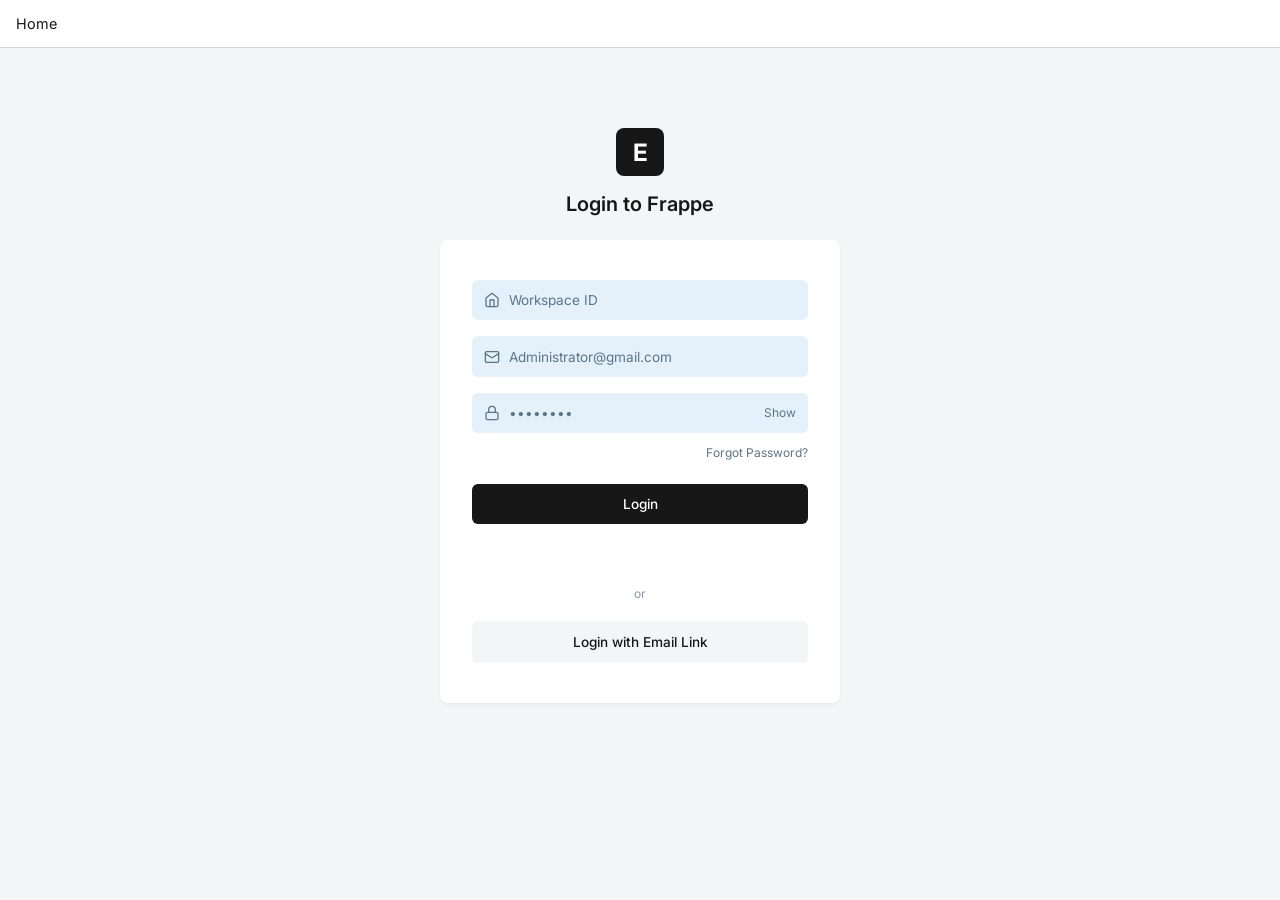
==== commit 81ab76f0: "worklog 24 march" ====
--- a/static/login.html
+++ b/static/login.html
@@ -7,6 +7,7 @@
     <title>Login - ERPNext AI Reports</title>
     <!-- Use standard Frappe/ERPNext-like stack font: Inter -->
     <link href="https://fonts.googleapis.com/css2?family=Inter:wght@400;500;600&display=swap" rel="stylesheet">
+    <link rel="icon" href="/static/favicon.ico" type="image/x-icon">
     <style>
         :root {
             --bg-body: #f4f5f6;
@@ -235,6 +236,18 @@
                 <span class="input-icon">
                     <svg xmlns="http://www.w3.org/2000/svg" viewBox="0 0 24 24" fill="none" stroke="currentColor"
                         stroke-width="2" stroke-linecap="round" stroke-linejoin="round">
+                        <path d="M3 9l9-7 9 7v11a2 2 0 0 1-2 2H5a2 2 0 0 1-2-2z"></path>
+                        <polyline points="9 22 9 12 15 12 15 22"></polyline>
+                    </svg>
+                </span>
+                <input type="text" id="client_id" class="frappe-input" placeholder="Workspace ID" required
+                    autocomplete="organization">
+            </div>
+
+            <div class="input-group">
+                <span class="input-icon">
+                    <svg xmlns="http://www.w3.org/2000/svg" viewBox="0 0 24 24" fill="none" stroke="currentColor"
+                        stroke-width="2" stroke-linecap="round" stroke-linejoin="round">
                         <rect width="20" height="16" x="2" y="4" rx="2" />
                         <path d="m22 7-8.97 5.7a1.94 1.94 0 0 1-2.06 0L2 7" />
                     </svg>
@@ -292,7 +305,8 @@
 
         document.getElementById('login-form').addEventListener('submit', async (e) => {
             e.preventDefault();
-            const username = document.getElementById('username').value;
+            const username = document.getElementById('username').value.trim();
+            const clientId = document.getElementById('client_id').value.trim();
             const password = pwdInput.value;
             const errorDiv = document.getElementById('login-error');
             const submitBtn = document.getElementById('login-btn');
@@ -305,12 +319,14 @@
                 const res = await fetch('/api/login', {
                     method: 'POST',
                     headers: { 'Content-Type': 'application/json' },
-                    body: JSON.stringify({ username, password })
+                    body: JSON.stringify({ username, password, client_id: clientId })
                 });
 
                 if (res.ok) {
                     const data = await res.json();
                     localStorage.setItem('auth_token', data.token);
+                    localStorage.setItem('user_email', data.email);
+                    localStorage.setItem('client_id', clientId);
 
                     submitBtn.textContent = 'Success';
                     setTimeout(() => {
